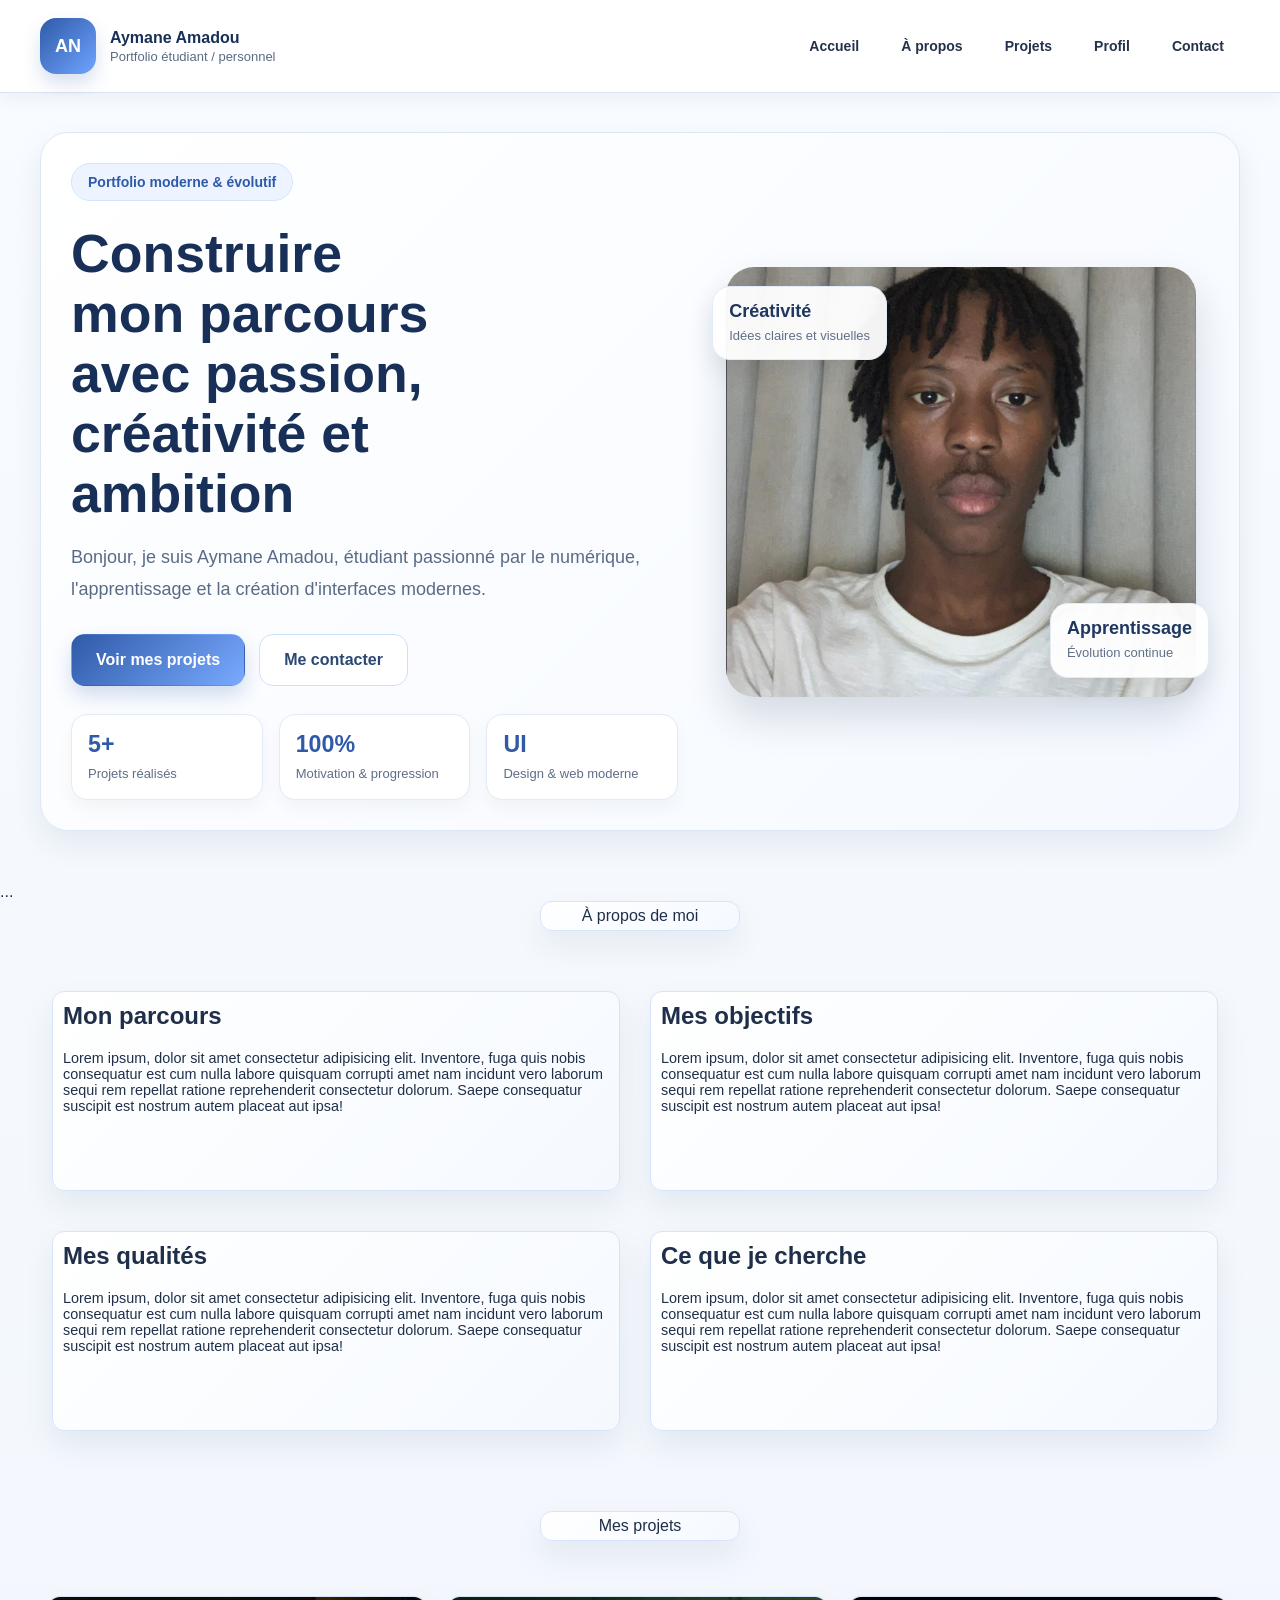
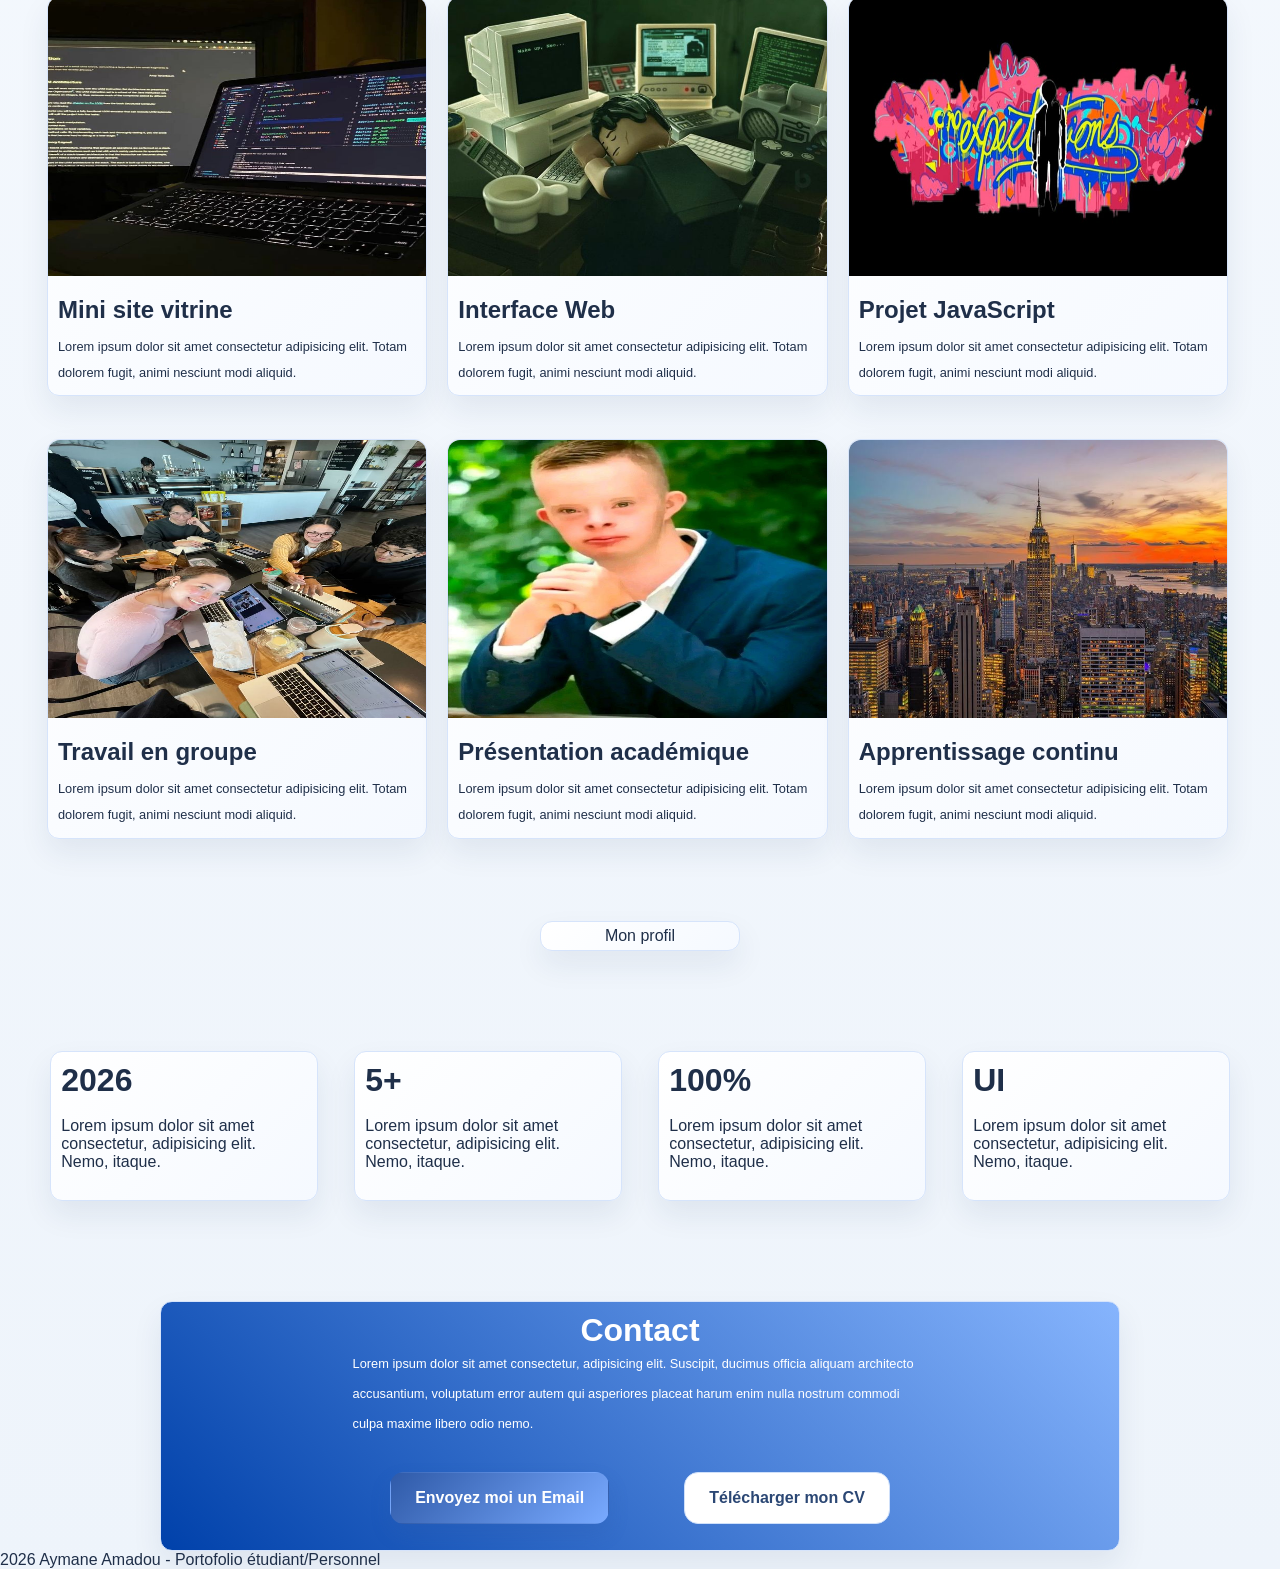
==== index.html @ a3981c36 "rename files" ====
<!doctype html>
<html lang="fr">
  <head>
    <meta charset="UTF-8" />
    <meta name="viewport" content="width=device-width, initial-scale=1.0" />
    <title>Portfolio — Partie 1</title>
    <link rel="stylesheet" href="style.css" />
  </head>
  <body>
    <header class="header">
      <div class="container header-inner">
        <!-- Logo + nom -->
        <a href="#accueil" class="brand">
          <div class="logo">AN</div>
          <div class="brand-text">
            <strong>Aymane Amadou</strong>
            <span>Portfolio étudiant / personnel</span>
          </div>
        </a>

        <!-- Checkbox cachée (pour le menu burger sans JS) -->
        <input type="checkbox" id="menuToggle" class="menu-checkbox" />

        <!-- Le label est le bouton burger visuel -->
        <label for="menuToggle" class="menu-toggle" aria-label="Ouvrir le menu">
          <span></span>
        </label>

        <!-- Menu de navigation -->
        <nav class="nav">
          <a href="#accueil">Accueil</a>
          <a href="#apropos">À propos</a>
          <a href="#projets">Projets</a>
          <a href="#profil">Profil</a>
          <a href="#contact">Contact</a>
        </nav>
      </div>
    </header>
    <main>
      <section class="hero" id="accueil">
        <div class="container">
          <div class="hero-box">
            <div class="hero-content">
              <div class="hero-badge">Portfolio moderne & évolutif</div>

              <h1>
                Construire mon parcours avec passion, créativité et ambition
              </h1>

              <p>
                Bonjour, je suis Aymane Amadou, étudiant passionné par le
                numérique, l'apprentissage et la création d'interfaces modernes.
              </p>

              <div class="hero-actions">
                <a href="#projets" class="btn btn-primary">Voir mes projets</a>
                <a href="#contact" class="btn btn-secondary">Me contacter</a>
              </div>

              <div class="hero-stats">
                <div class="hero-stat">
                  <strong>5+</strong>
                  <span>Projets réalisés</span>
                </div>
                <div class="hero-stat">
                  <strong>100%</strong>
                  <span>Motivation & progression</span>
                </div>
                <div class="hero-stat">
                  <strong>UI</strong>
                  <span>Design & web moderne</span>
                </div>
              </div>
            </div>

            <div class="hero-visual">
              <div class="floating-card top">
                <strong>Créativité</strong>
                <span>Idées claires et visuelles</span>
              </div>

              <div class="hero-image-wrap">
                <img class="hero-image" src="photo moi.png" alt="Étudiante" />
              </div>

              <div class="floating-card bottom">
                <strong>Apprentissage</strong>
                <span>Évolution continue</span>
              </div>
            </div>
          </div>
        </div>
      </section>
    </main>
    <input type="checkbox" id="menuToggle" class="menu-checkbox" />
    <label for="menuToggle" class="menu-toggle">
      <span></span>
    </label>
    <nav class="nav">...</nav>
    <!-- Interligne 1 -->
    <div class="inter">À propos de moi</div>
    <!-- Ligne 2 -->
    <div class="ligne2">
      <div class="rect4">
        <h1>Mon parcours</h1>
        <p>
          Lorem ipsum, dolor sit amet consectetur adipisicing elit. Inventore,
          fuga quis nobis consequatur est cum nulla labore quisquam corrupti
          amet nam incidunt vero laborum sequi rem repellat ratione
          reprehenderit consectetur dolorum. Saepe consequatur suscipit est
          nostrum autem placeat aut ipsa!
        </p>
      </div>
      <div class="rect4">
        <h1>Mes objectifs</h1>
        <p>
          Lorem ipsum, dolor sit amet consectetur adipisicing elit. Inventore,
          fuga quis nobis consequatur est cum nulla labore quisquam corrupti
          amet nam incidunt vero laborum sequi rem repellat ratione
          reprehenderit consectetur dolorum. Saepe consequatur suscipit est
          nostrum autem placeat aut ipsa!
        </p>
      </div>
      <div class="rect4">
        <h1>Mes qualités</h1>
        <p>
          Lorem ipsum, dolor sit amet consectetur adipisicing elit. Inventore,
          fuga quis nobis consequatur est cum nulla labore quisquam corrupti
          amet nam incidunt vero laborum sequi rem repellat ratione
          reprehenderit consectetur dolorum. Saepe consequatur suscipit est
          nostrum autem placeat aut ipsa!
        </p>
      </div>
      <div class="rect4">
        <h1>Ce que je cherche</h1>
        <p>
          Lorem ipsum, dolor sit amet consectetur adipisicing elit. Inventore,
          fuga quis nobis consequatur est cum nulla labore quisquam corrupti
          amet nam incidunt vero laborum sequi rem repellat ratione
          reprehenderit consectetur dolorum. Saepe consequatur suscipit est
          nostrum autem placeat aut ipsa!
        </p>
      </div>
    </div>
    <!-- Interligne 2 -->
    <div class="inter">Mes projets</div>
    <!-- Ligne 3 -->
    <div class="ligne3">
      <div class="rect6">
        <div class="img6">
          <img src="téléchargé (2).jpg" alt="" />
        </div>
        <div class="txt6">
          <h1>Mini site vitrine</h1>
          <p>
            Lorem ipsum dolor sit amet consectetur adipisicing elit. Totam
            dolorem fugit, animi nesciunt modi aliquid.
          </p>
        </div>
      </div>
      <div class="rect6">
        <div class="img6">
          <img src="Lego The Matrix.jpg" alt="" />
        </div>
        <div class="txt6">
          <h1>Interface Web</h1>
          <p>
            Lorem ipsum dolor sit amet consectetur adipisicing elit. Totam
            dolorem fugit, animi nesciunt modi aliquid.
          </p>
        </div>
      </div>
      <div class="rect6">
        <div class="img6">
          <img src="spiderman wallpaper.jpg" alt="" />
        </div>
        <div class="txt6">
          <h1>Projet JavaScript</h1>
          <p>
            Lorem ipsum dolor sit amet consectetur adipisicing elit. Totam
            dolorem fugit, animi nesciunt modi aliquid.
          </p>
        </div>
      </div>
      <div class="rect6">
        <div class="img6">
          <img src="study session or yap session__.jpg" alt="" />
        </div>
        <div class="txt6">
          <h1>Travail en groupe</h1>
          <p>
            Lorem ipsum dolor sit amet consectetur adipisicing elit. Totam
            dolorem fugit, animi nesciunt modi aliquid.
          </p>
        </div>
      </div>
      <div class="rect6">
        <div class="img6">
          <img src="Up syndrome.jpg" alt="" />
        </div>
        <div class="txt6">
          <h1>Présentation académique</h1>
          <p>
            Lorem ipsum dolor sit amet consectetur adipisicing elit. Totam
            dolorem fugit, animi nesciunt modi aliquid.
          </p>
        </div>
      </div>
      <div class="rect6">
        <div class="img6">
          <img src="random city.jpg" alt="" />
        </div>
        <div class="txt6">
          <h1>Apprentissage continu</h1>
          <p>
            Lorem ipsum dolor sit amet consectetur adipisicing elit. Totam
            dolorem fugit, animi nesciunt modi aliquid.
          </p>
        </div>
      </div>
    </div>
    <!-- Interligne 3 -->
    <div class="inter">Mon profil</div>
    <!-- Ligne 4 -->
    <div class="ligne4">
      <div class="rectl4">
        <h1>2026</h1>
        <br />
        <p>
          Lorem ipsum dolor sit amet consectetur, adipisicing elit. Nemo,
          itaque.
        </p>
      </div>
      <div class="rectl4">
        <h1>5+</h1>
        <br />
        <p>
          Lorem ipsum dolor sit amet consectetur, adipisicing elit. Nemo,
          itaque.
        </p>
      </div>
      <div class="rectl4">
        <h1>100%</h1>
        <br />
        <p>
          Lorem ipsum dolor sit amet consectetur, adipisicing elit. Nemo,
          itaque.
        </p>
      </div>
      <div class="rectl4">
        <h1>UI</h1>
        <br />
        <p>
          Lorem ipsum dolor sit amet consectetur, adipisicing elit. Nemo,
          itaque.
        </p>
      </div>
    </div>
    <!-- Contact -->
    <div class="contact">
      <div class="txtc">
        <h1>Contact</h1>
        <p>
          Lorem ipsum dolor sit amet consectetur, adipisicing elit. Suscipit,
          ducimus officia aliquam architecto accusantium, voluptatum error autem
          qui asperiores placeat harum enim nulla nostrum commodi culpa maxime
          libero odio nemo.
        </p>
      </div>
      <div class="btc">
        <a href="#mail" class="btn btn-primary"> Envoyez moi un Email</a>
        <a href="#cv" class="btn btn-secondary">Télécharger mon CV</a>
      </div>
    </div>
    <!-- Pied -->
     <div class="footer"></div>
     <div class="mentions">2026 Aymane Amadou - Portofolio étudiant/Personnel</div>
  </body>
</html>
---- style.css ----
* {
  margin: 0;
  padding: 0;
  box-sizing: border-box;
}
html {
  scroll-behavior: smooth;
}
body {
  font-family: Arial, sans-serif;
  background: linear-gradient(180deg, #f8fbff 0%, #eef4fb 100%);
  color: #1f2f49;
  padding-top: 92px;
  overflow-x: hidden;
}
img {
  max-width: 100%;
  display: block;
}
a,
button,
input,
textarea,
select {
  font: inherit;
}

.container {
  width: min(100% - 32px, 1200px);
  margin: 0 auto;
}
.header {
  position: fixed;
  top: 0;
  left: 0;
  width: 100%;
  background: rgba(255, 255, 255, 0.92);
  backdrop-filter: blur(12px);
  border-bottom: 1px solid #d9e3f2;
  z-index: 1000;
  box-shadow: 0 6px 18px rgba(0, 0, 0, 0.05);
}
.header-inner {
  min-height: 92px;
  display: flex;
  align-items: center;
  justify-content: space-between;
  gap: 20px;
}
.brand {
  display: flex;
  align-items: center;
  gap: 14px;
  text-decoration: none;
  color: #1f2f49;
  min-width: 0;
}

.logo {
  width: 56px;
  height: 56px;
  flex: 0 0 56px;
  border-radius: 16px;
  background: linear-gradient(135deg, #2f5aa8, #6fa4ff);
  color: #ffffff;
  display: flex;
  align-items: center;
  justify-content: center;
  font-weight: 700;
  font-size: 18px;
  box-shadow: 0 10px 18px rgba(47, 90, 168, 0.18);
}
.brand-text {
  display: flex;
  flex-direction: column;
  gap: 2px;
  min-width: 0;
}

.brand-text strong {
  font-size: 16px;
  color: #183057;
  white-space: nowrap;
  overflow: hidden;
  text-overflow: ellipsis;
}

.brand-text span {
  font-size: 13px;
  color: #5a6b85;
  white-space: nowrap;
  overflow: hidden;
  text-overflow: ellipsis;
}
.nav {
  display: flex;
  align-items: center;
  gap: 10px;
  flex-wrap: wrap;
}

.nav a {
  text-decoration: none;
  color: #24324a;
  padding: 10px 16px;
  font-size: 14px;
  font-weight: 600;
  border-radius: 999px;
  transition: 0.3s ease;
}

.nav a:hover,
.nav a:focus-visible {
  background: #e8f1ff;
  color: #2f5aa8;
  outline: none;
}
.menu-checkbox {
  display: none;
}

.menu-toggle {
  display: none;
  width: 48px;
  height: 48px;
  border: 1px solid #d9e3f2;
  border-radius: 14px;
  background: #ffffff;
  align-items: center;
  justify-content: center;
  cursor: pointer;
}

.menu-toggle span,
.menu-toggle::before,
.menu-toggle::after {
  content: "";
  display: block;
  width: 20px;
  height: 2px;
  background: #24324a;
  border-radius: 999px;
  transition: 0.3s ease;
  position: relative;
}

.menu-toggle::before {
  position: absolute;
  transform: translateY(-6px);
}

.menu-toggle::after {
  position: absolute;
  transform: translateY(6px);
}
.menu-checkbox:checked ~ .menu-toggle span {
  opacity: 0;
}

.menu-checkbox:checked ~ .menu-toggle::before {
  transform: rotate(45deg);
}

.menu-checkbox:checked ~ .menu-toggle::after {
  transform: rotate(-45deg);
}
.hero {
  padding: clamp(24px, 4vw, 40px) 0 clamp(34px, 5vw, 52px);
}
.hero-box {
  min-height: 500px;
  border: 1px solid #dde7f5;
  border-radius: 28px;
  background: linear-gradient(135deg, #ffffff 0%, #f5f9ff 100%);
  display: grid;
  grid-template-columns: minmax(0, 1.1fr) minmax(320px, 0.9fr);
  align-items: center;
  gap: clamp(20px, 4vw, 34px);
  padding: clamp(18px, 3vw, 30px);
  box-shadow: 0 14px 30px rgba(24, 48, 87, 0.08);
  overflow: hidden;
}
.hero-badge {
  display: inline-flex;
  align-items: center;
  gap: 8px;
  padding: 10px 16px;
  border-radius: 999px;
  background: #edf4ff;
  border: 1px solid #d6e4fb;
  color: #2f5aa8;
  font-size: 14px;
  font-weight: 700;
  margin-bottom: 22px;
  max-width: 100%;
  text-align: center;
}
.hero-content h1 {
  font-size: clamp(2rem, 5vw, 3.35rem);
  line-height: 1.12;
  margin-bottom: 18px;
  color: #183057;
  max-width: 12ch;
}
.hero-content p {
  font-size: clamp(1rem, 2vw, 1.125rem);
  line-height: 1.8;
  margin-bottom: 28px;
  color: #5a6b85;
  max-width: 620px;
}
.hero-actions {
  display: flex;
  gap: 14px;
  flex-wrap: wrap;
  margin-bottom: 28px;
}

.btn {
  display: inline-flex;
  align-items: center;
  justify-content: center;
  min-height: 52px;
  padding: 14px 24px;
  border-radius: 14px;
  text-decoration: none;
  font-weight: 700;
  transition: 0.3s ease;
  border: 1px solid transparent;
  text-align: center;
}
.btn-primary {
  background: linear-gradient(135deg, #2f5aa8, #79aaff);
  color: #ffffff;
  box-shadow: 0 10px 20px rgba(47, 90, 168, 0.2);
}

.btn-primary:hover,
.btn-primary:focus-visible {
  transform: translateY(-2px);
  box-shadow: 0 14px 24px rgba(47, 90, 168, 0.26);
  outline: none;
}

.btn-secondary {
  border-color: #cfe0fa;
  color: #2b4774;
  background: #ffffff;
}

.btn-secondary:hover,
.btn-secondary:focus-visible {
  background: #f3f8ff;
  outline: none;
}
.hero-stats {
  display: grid;
  grid-template-columns: repeat(3, minmax(0, 1fr));
  gap: 16px;
}

.hero-stat {
  min-width: 0;
  padding: 16px;
  border-radius: 16px;
  background: #ffffff;
  border: 1px solid #e1ebf7;
  box-shadow: 0 8px 18px rgba(0, 0, 0, 0.04);
}

.hero-stat strong {
  display: block;
  font-size: clamp(1.2rem, 2vw, 1.45rem);
  color: #2f5aa8;
  margin-bottom: 6px;
}

.hero-stat span {
  font-size: 13px;
  line-height: 1.5;
  color: #5d6e88;
}
.hero-visual {
  position: relative;
  min-height: 440px;
  display: flex;
  align-items: center;
  justify-content: center;
}

.hero-image-wrap {
  position: relative;
  width: 100%;
  max-width: 470px;
  aspect-ratio: 47 / 43;
  border-radius: 28px;
  overflow: hidden;
  box-shadow: 0 20px 40px rgba(26, 47, 82, 0.16);
}

.hero-image {
  width: 100%;
  height: 100%;
  object-fit: cover;
}
.floating-card {
  position: absolute;
  z-index: 2;
  max-width: 210px;
  background: rgba(255, 255, 255, 0.95);
  border: 1px solid #e2ebf8;
  border-radius: 18px;
  padding: 14px 16px;
  box-shadow: 0 12px 26px rgba(0, 0, 0, 0.08);
}

.floating-card.top {
  top: 24px;
  left: 0;
}

.floating-card.bottom {
  right: 0;
  bottom: 24px;
}

.floating-card strong {
  display: block;
  font-size: 18px;
  color: #1f3761;
  margin-bottom: 4px;
}

.floating-card span {
  font-size: 13px;
  color: #607089;
  line-height: 1.5;
}
@media (max-width: 1024px) {
  .hero-box {
    grid-template-columns: 1fr;
  }

  .hero-content h1 {
    max-width: none;
  }

  .hero-visual {
    min-height: auto;
    padding-top: 10px;
  }

  .hero-image-wrap {
    max-width: 100%;
  }
}
@media (max-width: 860px) {
  body {
    padding-top: 84px;
  }

  .header-inner {
    min-height: 84px;
  }

  .menu-toggle {
    display: inline-flex;
    position: relative;
    z-index: 1002;
  }

  .nav {
    position: fixed;
    top: 84px;
    left: 16px;
    right: 16px;
    display: flex;
    flex-direction: column;
    align-items: stretch;
    gap: 8px;
    padding: 14px;
    background: rgba(255, 255, 255, 0.98);
    border: 1px solid #d9e3f2;
    border-radius: 20px;
    box-shadow: 0 14px 30px rgba(24, 48, 87, 0.08);
    opacity: 0;
    visibility: hidden;
    transform: translateY(-10px);
    transition: 0.3s ease;
  }

  .menu-checkbox:checked ~ .nav {
    opacity: 1;
    visibility: visible;
    transform: translateY(0);
  }

  .nav a {
    width: 100%;
    text-align: center;
    background: #f8fbff;
  }
}
@media (max-width: 680px) {
  .container {
    width: min(100% - 24px, 1200px);
  }

  .brand-text span {
    display: none;
  }

  .hero-box {
    border-radius: 22px;
    padding: 18px;
  }

  .hero-badge {
    width: 100%;
    justify-content: center;
  }

  .hero-actions {
    flex-direction: column;
  }

  .hero-actions .btn {
    width: 100%;
  }

  .hero-stats {
    grid-template-columns: 1fr;
  }

  .hero-visual {
    gap: 14px;
    flex-direction: column;
    align-items: stretch;
  }

  .floating-card {
    position: static;
    max-width: 100%;
  }
}
@media (max-width: 480px) {
  body {
    padding-top: 78px;
  }

  .header-inner {
    min-height: 78px;
    gap: 12px;
  }

  .logo {
    width: 48px;
    height: 48px;
    flex-basis: 48px;
    border-radius: 14px;
  }

  .brand-text strong {
    font-size: 15px;
  }

  .hero-image-wrap {
    border-radius: 22px;
  }
}
.inter{
  min-height: 30px;
  max-width: 200px;
  background: linear-gradient(135deg, #ffffff 0%, #f5f9ff 100%);
  box-shadow: 0 14px 30px rgba(24, 48, 87, 0.08);
  border: 1px solid #d6e4fb;
  border-radius: 12px;
  margin: auto;
  display: flex;
  align-items: center;
  justify-content: center;
}

.ligne2{
  min-height: 500px;
  width: 95%;
  margin: 40px auto;
  display: grid;
  grid-template-columns: repeat(2,1fr);
  padding: 20px 0px 0px 20px;
}

.rect4{
  height: 200px;
  width: 95%;
  border: 1px solid #d6e4fb;
  background: linear-gradient(135deg, #ffffff 0%, #f5f9ff 100%);
  box-shadow: 0 14px 30px rgba(24, 48, 87, 0.08);
  border-radius: 12px;
  display: flex;
  flex-direction: column;
  gap: 20px;
  padding: 10px;
}

.rect4 h1{
  font-size: 1.5rem;
}

.rect4 p{
  font-size: 0.9rem;
}

.ligne3{
  min-height: 900px;
  width: 95%;
  margin: 40px auto;
 display: grid;
 grid-template-columns: repeat(3, 1fr);
 padding: 15px 0px 0px 15px;
}

.rect6{
  height: 400px;
  width: 95%;
  border: 1px solid #d6e4fb;
  background: linear-gradient(135deg, #ffffff 0%, #f5f9ff 100%);
  box-shadow: 0 14px 30px rgba(24, 48, 87, 0.08);
  border-radius: 12px;
  gap: 10px;
}

.img6{
  height: 70%;
}

.txt6{
  height: 30%;
  padding: 10px;
}

.txt6 h1{
  font-size: 1.5rem;
  line-height: 2;
}

.txt6 p{
 font-size: 0.8rem;
 line-height: 2;
}

.img6 img{
  height: 100%;
  min-width: 100%;
  border-radius: 12px 12px 0px 0px;
}

.ligne4{
  height: 350px;
  width: 95%;
  display: flex;
  justify-content: space-around;
  align-items: center;
  margin: auto;
}

.rectl4{
  height: 150px;
  width: 22%;
  border: 1px solid #d6e4fb;
  background: linear-gradient(135deg, #ffffff 0%, #f5f9ff 100%);
  box-shadow: 0 14px 30px rgba(24, 48, 87, 0.08);
  border-radius: 12px;
  padding: 10px;
}

.rectl4 h1{
  justify-self: center;
}

.contact{
  height: 250px;
  width: 75%;
  border: 1px solid #d6e4fb;
  background: linear-gradient(45deg, #0041aa , #0062ff70 );
  box-shadow: 0 14px 30px rgba(24, 48, 87, 0.08);
  border-radius: 12px;
  margin: auto;
  display: flex;
  justify-content: center;
  align-items: center;
  flex-direction: column;
}

.txtc{
  height: 50%;
  width: 60%;
  display: flex;
  flex-direction: column;
  margin: auto;
  color: white;
}

.txtc h1{
  align-self: center;
}

.txtc p{
  font-size: 0.8rem;
  line-height: 30px;
}

.btc{
  height: 35%;
  width: 60%;
  margin: auto;
  display: flex;
  justify-content: space-around;
  align-items: center;
}
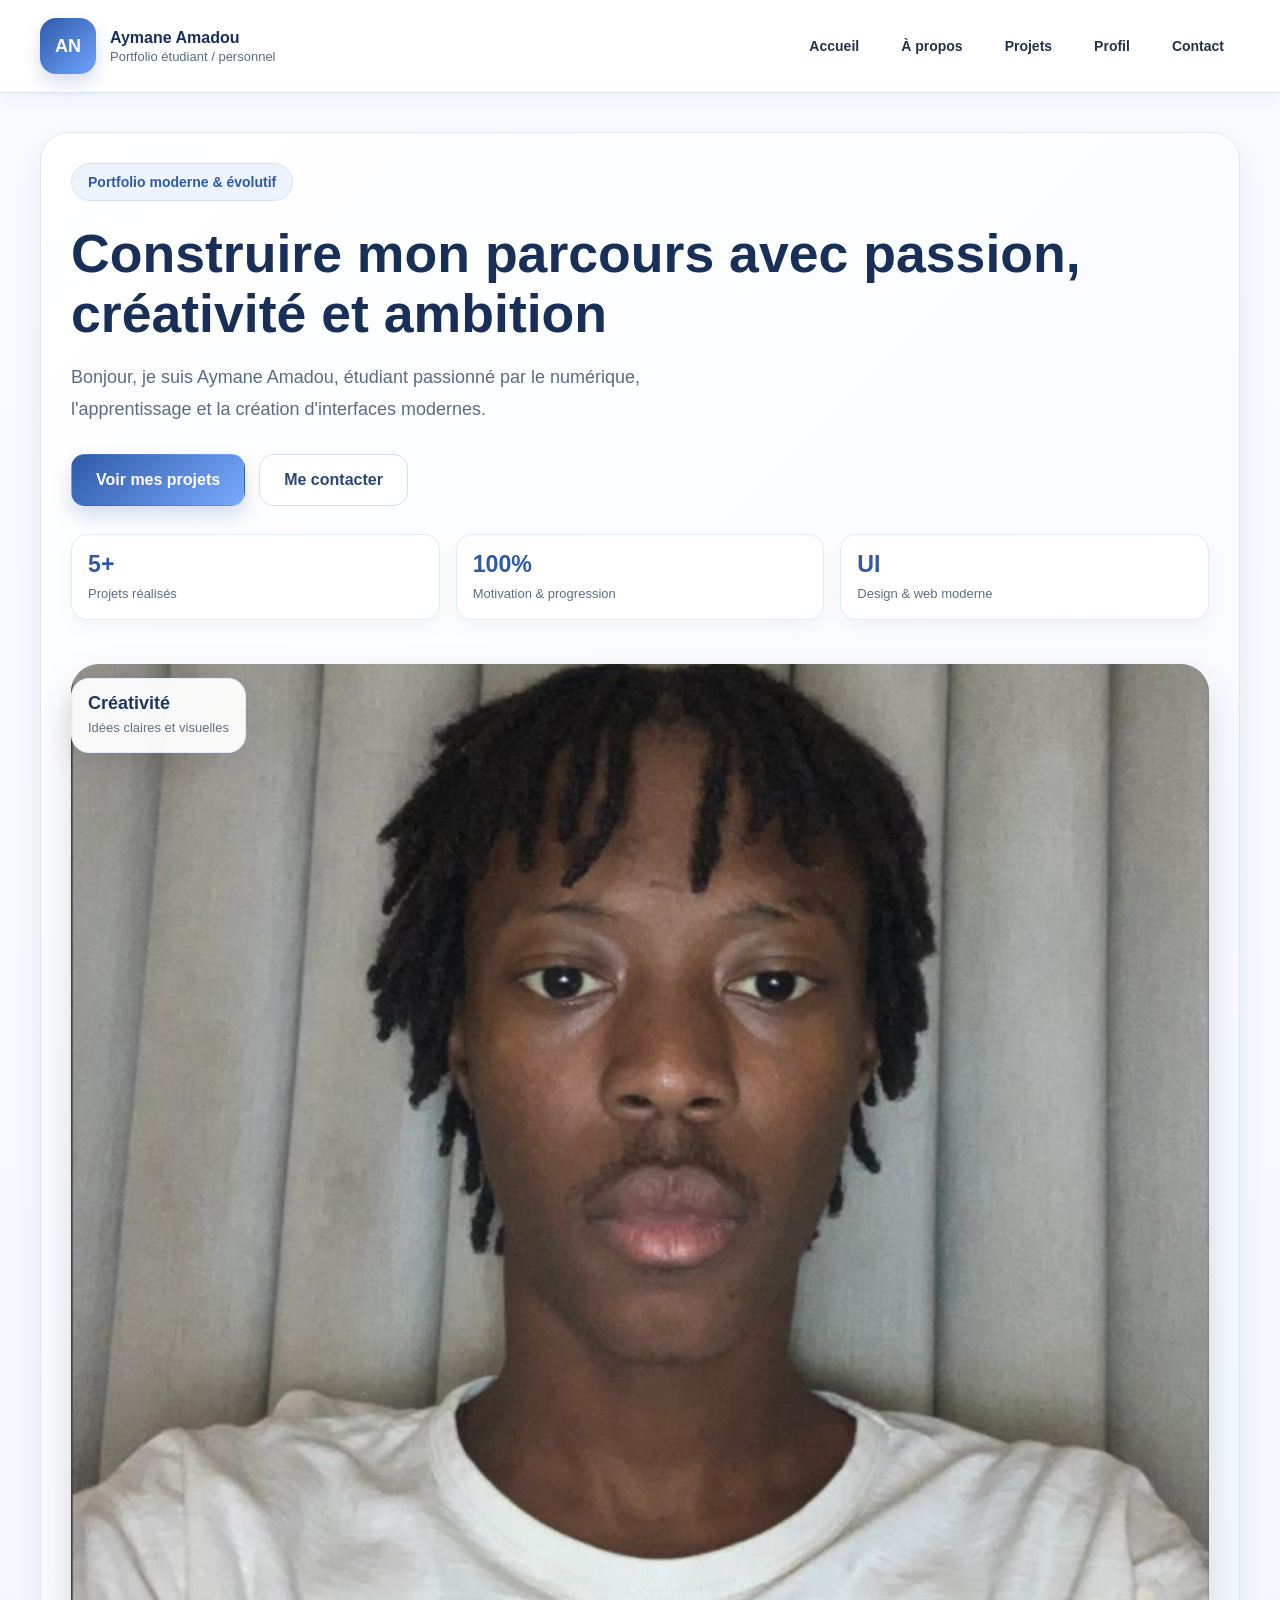
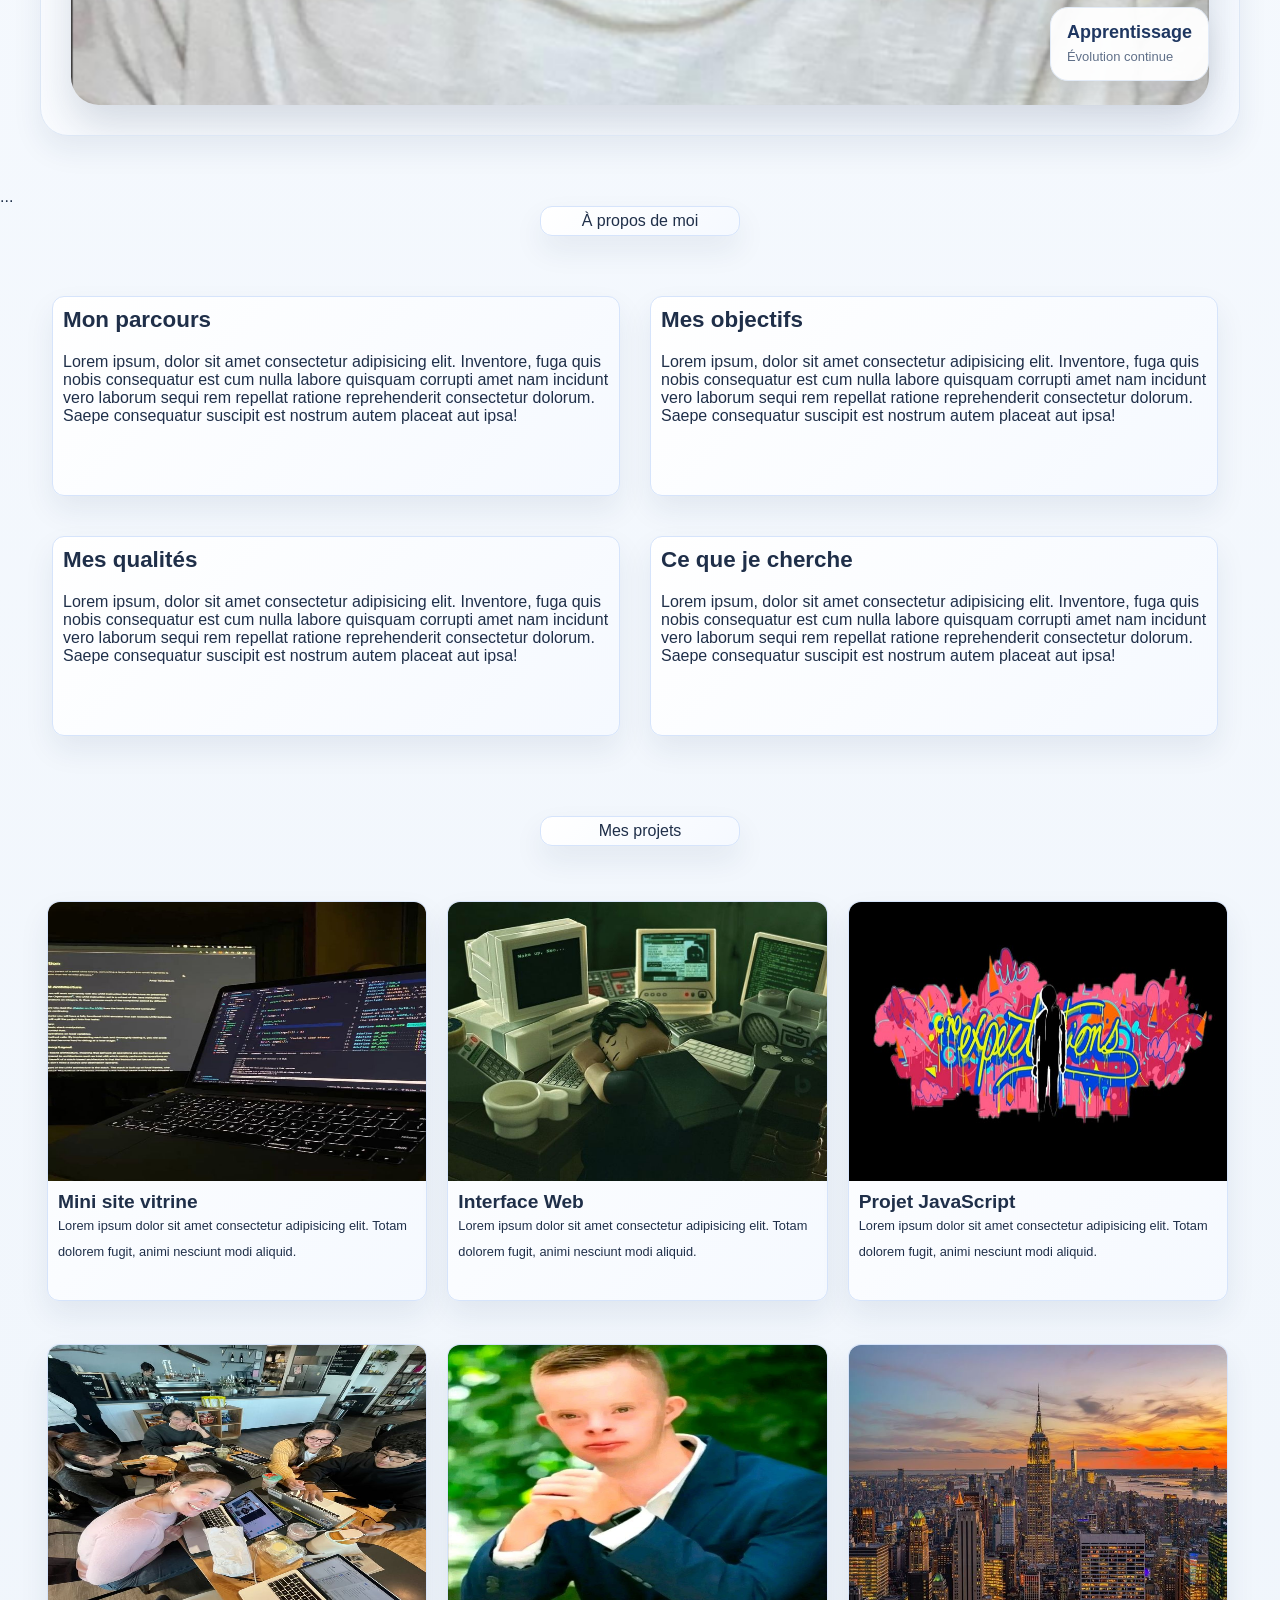
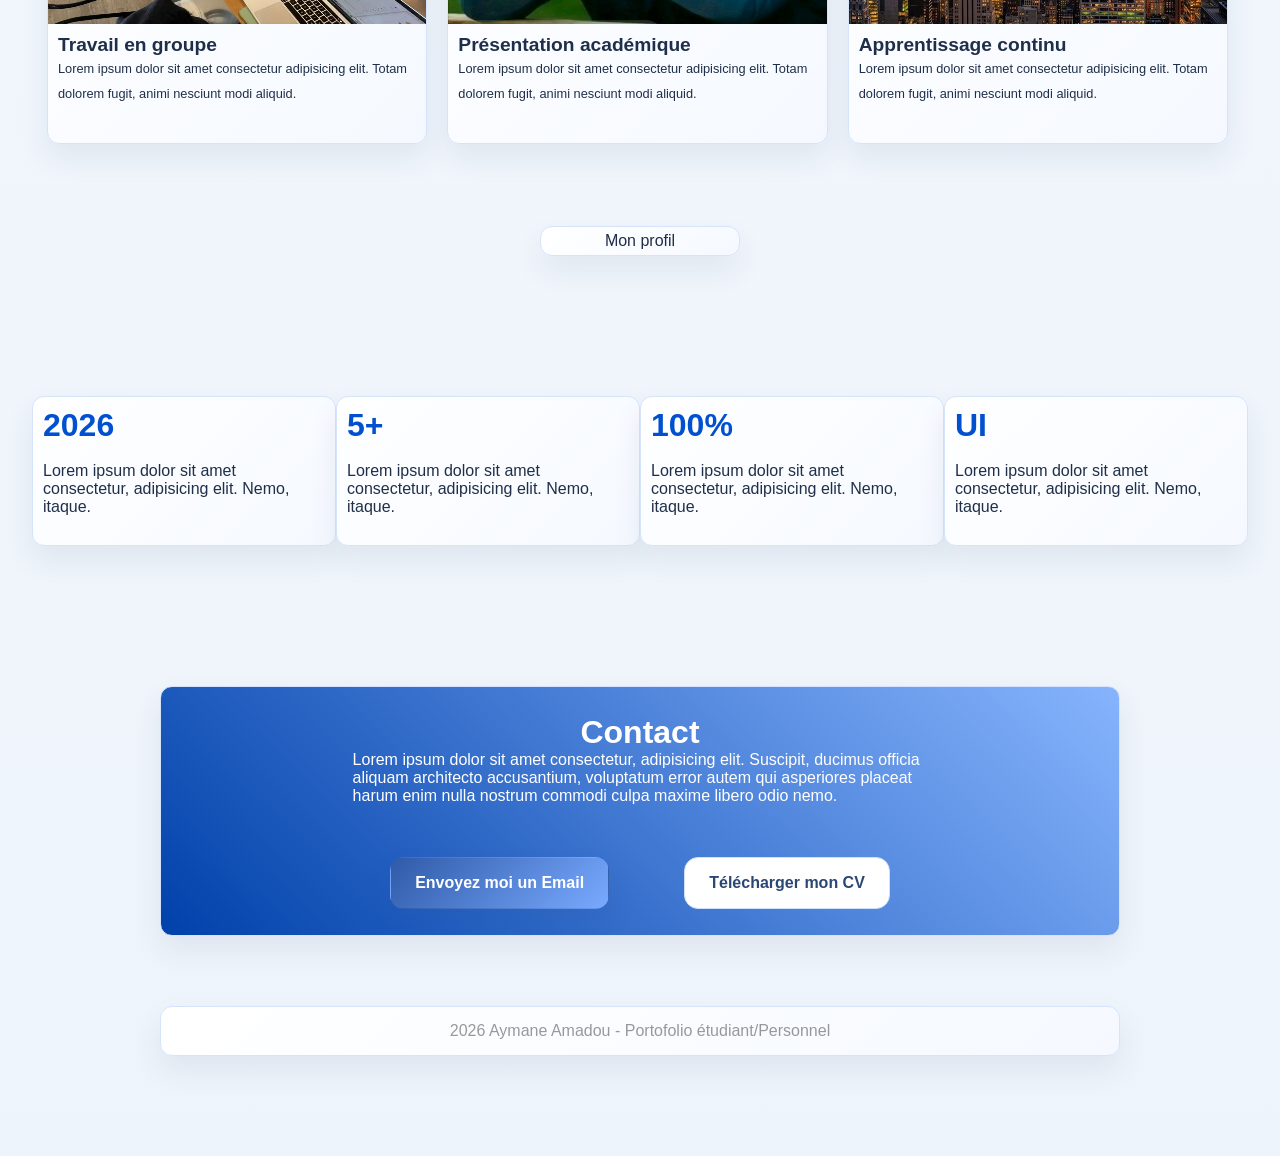
==== commit c0f31b82: "adapt layout" ====
--- a/index.html
+++ b/index.html
@@ -273,7 +273,8 @@
       </div>
     </div>
     <!-- Pied -->
-     <div class="footer"></div>
-     <div class="mentions">2026 Aymane Amadou - Portofolio étudiant/Personnel</div>
+     <div class="footer">
+      <div class="mentions">2026 Aymane Amadou - Portofolio étudiant/Personnel</div>
+     </div>
   </body>
 </html>
--- a/style.css
+++ b/style.css
@@ -12,6 +12,7 @@
   color: #1f2f49;
   padding-top: 92px;
   overflow-x: hidden;
+  padding-bottom: 30px;
 }
 img {
   max-width: 100%;
@@ -336,7 +337,7 @@
   color: #607089;
   line-height: 1.5;
 }
-@media (max-width: 1024px) {
+@media (max-width: 1500px) {
   .hero-box {
     grid-template-columns: 1fr;
   }
@@ -353,6 +354,23 @@
   .hero-image-wrap {
     max-width: 100%;
   }
+
+  .ligne3{
+    grid-template-columns: repeat(3, 1fr);
+  }
+
+  .txt6 h1{
+    font-size: 1.2rem;
+  }
+
+    .rect4 h1{
+    font-size: 1.4rem;
+  }
+
+  .rect4 p{
+    font-size: 1rem;
+  }
+
 }
 @media (max-width: 860px) {
   body {
@@ -400,6 +418,26 @@
     text-align: center;
     background: #f8fbff;
   }
+
+    .rect4 h1{
+    font-size: 1.4rem;
+  }
+
+  .rect4 p{
+    font-size: 0.9rem;
+  }
+
+  .txt6 h1{
+    font-size: 1rem;
+  }
+  .txt6 p{
+    font-size: 0.7rem;
+  }
+  
+  .ligne3{
+    grid-template-columns: repeat(2, 2fr);
+    gap: 10px;
+  }
 }
 @media (max-width: 680px) {
   .container {
@@ -441,6 +479,13 @@
   .floating-card {
     position: static;
     max-width: 100%;
+  }
+  .rect4 h1{
+    font-size: 1.3rem;
+  }
+
+  .rect4 p{
+    font-size: 0.8rem;
   }
 }
 @media (max-width: 480px) {
@@ -467,7 +512,61 @@
   .hero-image-wrap {
     border-radius: 22px;
   }
-}
+  
+  .ligne2{
+    min-height: 400px;
+    width: 95%;
+    display: grid;
+    grid-template-columns: repeat(1, 1fr);
+  }
+
+  .ligne3{
+    grid-template-columns: repeat(1, 1fr);
+  }
+
+  .rect4 h1{
+    font-size: 1.2rem;
+  }
+
+  .rect4 p{
+    font-size: 0.7rem;
+  }
+
+  .rect6 h1{
+    font-size: 1.2rem;
+  }
+
+  .ligne4{
+    flex-direction: column;
+    gap: 20px;
+  }
+
+  .rectl4{
+    width: 80%;
+    display: flex;
+    flex-direction: column;
+    align-items: center;
+  }
+
+  .contact{
+    height: 400px;
+  }
+
+  .txtc h1{
+    font-size: 1rem;
+    margin-bottom: 30px;
+  }
+
+  .txtc p{
+    font-size: 0.8rem;
+    line-height: 20px;
+  }
+
+  .btc{
+    flex-direction: column;
+  }
+}
+
 .inter{
   min-height: 30px;
   max-width: 200px;
@@ -503,20 +602,11 @@
   padding: 10px;
 }
 
-.rect4 h1{
-  font-size: 1.5rem;
-}
-
-.rect4 p{
-  font-size: 0.9rem;
-}
-
 .ligne3{
   min-height: 900px;
   width: 95%;
   margin: 40px auto;
  display: grid;
- grid-template-columns: repeat(3, 1fr);
  padding: 15px 0px 0px 15px;
 }
 
@@ -539,10 +629,6 @@
   padding: 10px;
 }
 
-.txt6 h1{
-  font-size: 1.5rem;
-  line-height: 2;
-}
 
 .txt6 p{
  font-size: 0.8rem;
@@ -556,17 +642,16 @@
 }
 
 .ligne4{
-  height: 350px;
+  min-height: 350px;
   width: 95%;
   display: flex;
   justify-content: space-around;
   align-items: center;
-  margin: auto;
+  margin:  40px auto;
 }
 
 .rectl4{
   height: 150px;
-  width: 22%;
   border: 1px solid #d6e4fb;
   background: linear-gradient(135deg, #ffffff 0%, #f5f9ff 100%);
   box-shadow: 0 14px 30px rgba(24, 48, 87, 0.08);
@@ -576,10 +661,11 @@
 
 .rectl4 h1{
   justify-self: center;
+  color: #0050d0;
 }
 
 .contact{
-  height: 250px;
+  min-height: 250px;
   width: 75%;
   border: 1px solid #d6e4fb;
   background: linear-gradient(45deg, #0041aa , #0062ff70 );
@@ -605,11 +691,6 @@
   align-self: center;
 }
 
-.txtc p{
-  font-size: 0.8rem;
-  line-height: 30px;
-}
-
 .btc{
   height: 35%;
   width: 60%;
@@ -617,4 +698,18 @@
   display: flex;
   justify-content: space-around;
   align-items: center;
+}
+
+.footer{
+  height: 50px;
+  width: 75%;
+  border: 1px solid #d6e4fb;
+  background: linear-gradient(135deg, #ffffff 0%, #f5f9ff 100%);
+  box-shadow: 0 14px 30px rgba(24, 48, 87, 0.08);
+  border-radius: 12px;
+  margin: 70px auto;
+  display: flex;
+  justify-content: center;
+  align-items: center;
+  color: rgba(0, 0, 0, 0.395);
 }
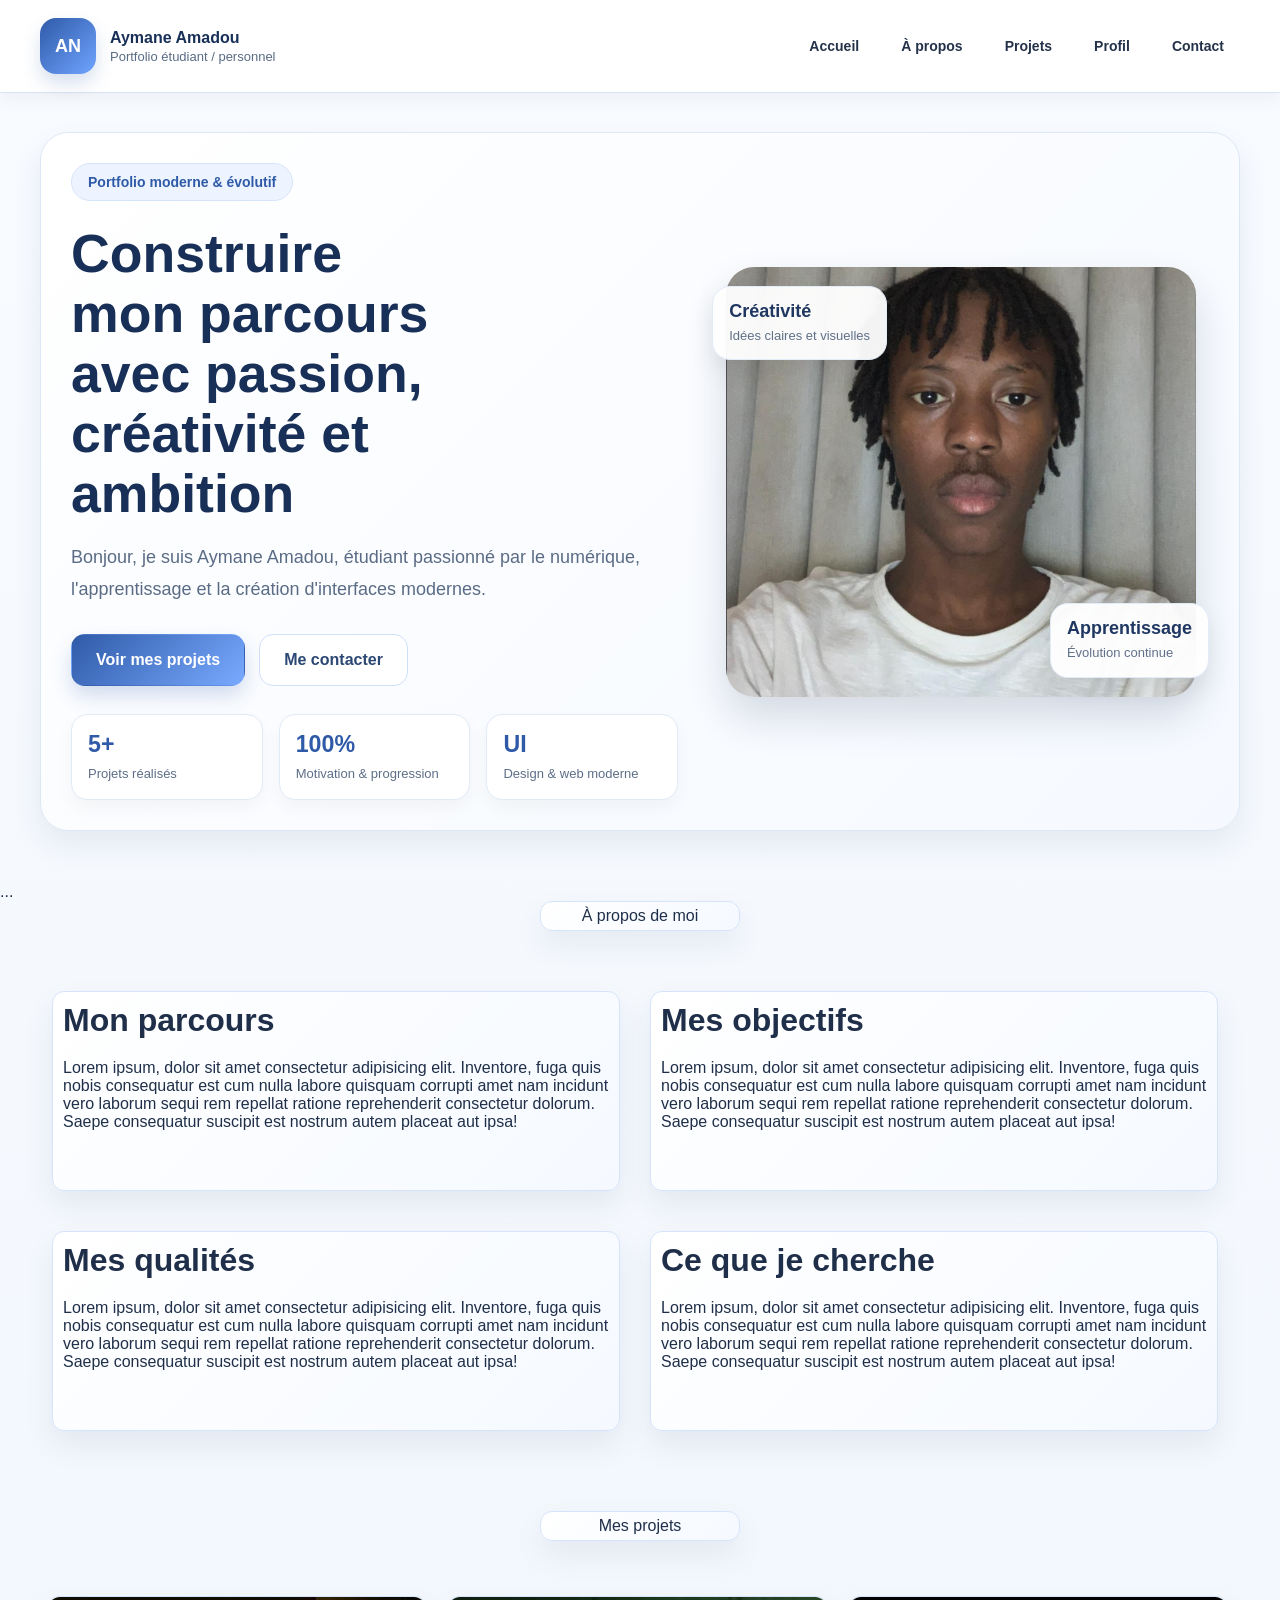
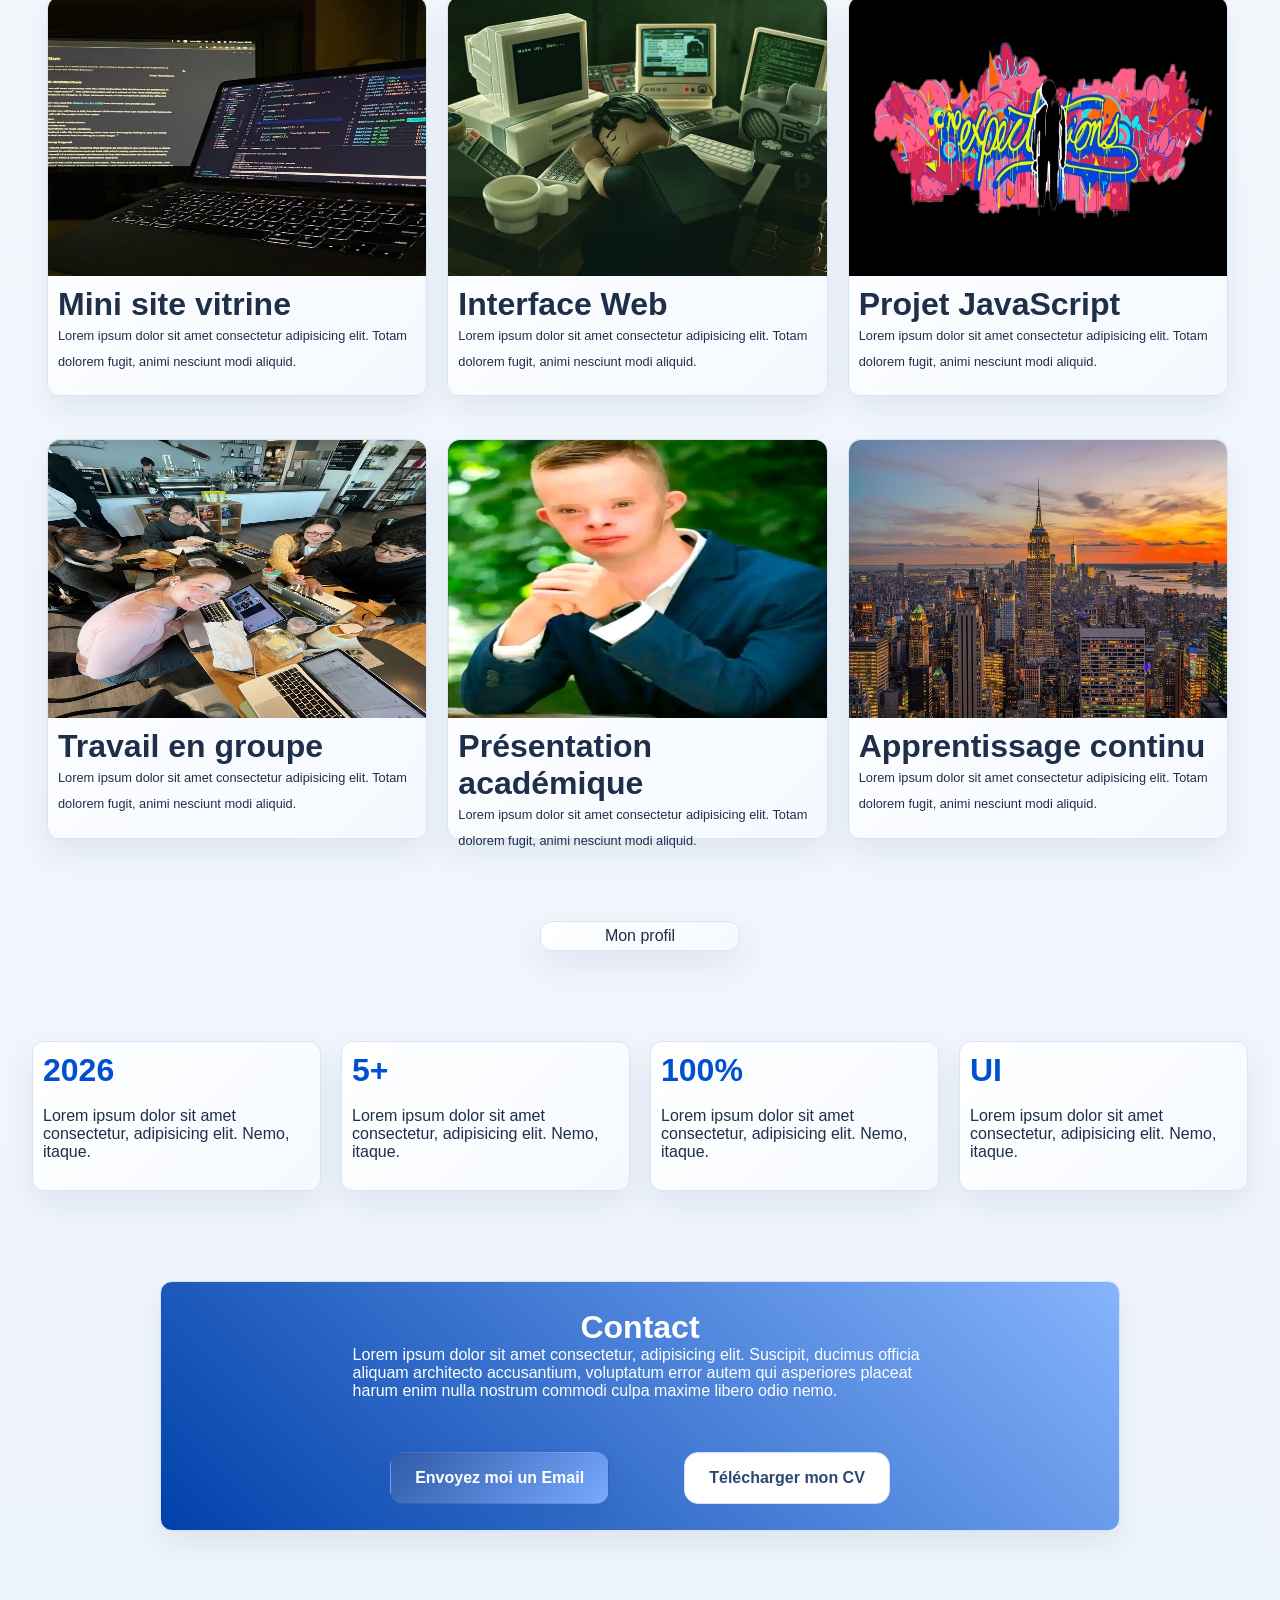
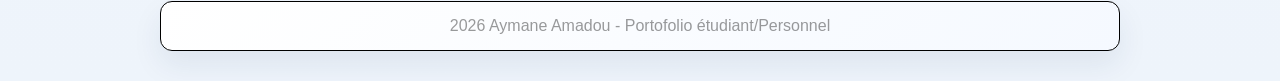
==== commit 588fa3fd: "Adapted layout" ====
--- a/index.html
+++ b/index.html
@@ -274,7 +274,7 @@
     </div>
     <!-- Pied -->
      <div class="footer">
-      <div class="mentions">2026 Aymane Amadou - Portofolio étudiant/Personnel</div>
+     <p>2026 Aymane Amadou - Portofolio étudiant/Personnel</p>
      </div>
   </body>
 </html>
--- a/style.css
+++ b/style.css
@@ -337,7 +337,7 @@
   color: #607089;
   line-height: 1.5;
 }
-@media (max-width: 1500px) {
+@media (max-width: 1024px) {
   .hero-box {
     grid-template-columns: 1fr;
   }
@@ -355,22 +355,29 @@
     max-width: 100%;
   }
 
-  .ligne3{
+  .ligne3 {
     grid-template-columns: repeat(3, 1fr);
   }
 
-  .txt6 h1{
+  .txt6 h1 {
     font-size: 1.2rem;
   }
 
-    .rect4 h1{
+  .rect4 h1 {
     font-size: 1.4rem;
   }
 
-  .rect4 p{
+  .rect4 p {
     font-size: 1rem;
   }
 
+  .ligne4 {
+    gap: 20px;
+  }
+
+  .rectl4 {
+    width: 22%;
+  }
 }
 @media (max-width: 860px) {
   body {
@@ -419,24 +426,36 @@
     background: #f8fbff;
   }
 
-    .rect4 h1{
+  .rect4 h1 {
     font-size: 1.4rem;
   }
 
-  .rect4 p{
+  .rect4 p {
     font-size: 0.9rem;
   }
 
-  .txt6 h1{
+  .txt6 h1 {
     font-size: 1rem;
   }
-  .txt6 p{
+  .txt6 p {
     font-size: 0.7rem;
   }
-  
-  .ligne3{
+
+  .ligne3 {
     grid-template-columns: repeat(2, 2fr);
     gap: 10px;
+  }
+
+  .txtc h1{
+    margin-bottom: 10px;
+  }
+
+  .btc {
+    gap: 20px;
+  }
+
+  .rectl4 p{
+    font-size: 0.9rem;
   }
 }
 @media (max-width: 680px) {
@@ -480,12 +499,24 @@
     position: static;
     max-width: 100%;
   }
-  .rect4 h1{
+  .rect4 h1 {
     font-size: 1.3rem;
   }
 
-  .rect4 p{
+  .rect4 p {
     font-size: 0.8rem;
+  }
+
+  .rectl4 h1{
+    font-size: 1.6rem;
+  }
+
+  .rectl4 p{
+    font-size: 0.85rem;
+  }
+
+  .contact{
+    height: 300px;
   }
 }
 @media (max-width: 480px) {
@@ -512,62 +543,76 @@
   .hero-image-wrap {
     border-radius: 22px;
   }
-  
-  .ligne2{
+
+  .ligne2 {
     min-height: 400px;
     width: 95%;
     display: grid;
     grid-template-columns: repeat(1, 1fr);
   }
 
-  .ligne3{
+  .ligne3 {
     grid-template-columns: repeat(1, 1fr);
   }
 
-  .rect4 h1{
+  .rect4 h1 {
     font-size: 1.2rem;
   }
 
-  .rect4 p{
-    font-size: 0.7rem;
-  }
-
-  .rect6 h1{
+  .rect4 p {
+    font-size: 0.6rem;
+  }
+
+  .rect6 h1 {
     font-size: 1.2rem;
   }
 
-  .ligne4{
+  .ligne4 {
     flex-direction: column;
     gap: 20px;
   }
 
-  .rectl4{
+  .rectl4 {
     width: 80%;
     display: flex;
     flex-direction: column;
     align-items: center;
   }
 
-  .contact{
+  .contact {
     height: 400px;
   }
 
-  .txtc h1{
-    font-size: 1rem;
+  .txtc h1 {
+    font-size: 1.4rem;
     margin-bottom: 30px;
   }
 
-  .txtc p{
+  .txtc p {
     font-size: 0.8rem;
     line-height: 20px;
   }
 
-  .btc{
+  .btc {
     flex-direction: column;
   }
-}
-
-.inter{
+
+  .footer p{
+    font-size: 0.7rem;
+  }
+}
+
+@media (min-width: 1025px) {
+  .ligne3 {
+    grid-template-columns: repeat(3, 1fr);
+  }
+
+  .ligne4{
+    gap: 20px;
+  }
+}
+
+.inter {
   min-height: 30px;
   max-width: 200px;
   background: linear-gradient(135deg, #ffffff 0%, #f5f9ff 100%);
@@ -580,16 +625,16 @@
   justify-content: center;
 }
 
-.ligne2{
+.ligne2 {
   min-height: 500px;
   width: 95%;
   margin: 40px auto;
   display: grid;
-  grid-template-columns: repeat(2,1fr);
+  grid-template-columns: repeat(2, 1fr);
   padding: 20px 0px 0px 20px;
 }
 
-.rect4{
+.rect4 {
   height: 200px;
   width: 95%;
   border: 1px solid #d6e4fb;
@@ -602,15 +647,15 @@
   padding: 10px;
 }
 
-.ligne3{
+.ligne3 {
   min-height: 900px;
   width: 95%;
   margin: 40px auto;
- display: grid;
- padding: 15px 0px 0px 15px;
-}
-
-.rect6{
+  display: grid;
+  padding: 15px 0px 0px 15px;
+}
+
+.rect6 {
   height: 400px;
   width: 95%;
   border: 1px solid #d6e4fb;
@@ -620,37 +665,36 @@
   gap: 10px;
 }
 
-.img6{
+.img6 {
   height: 70%;
 }
 
-.txt6{
+.txt6 {
   height: 30%;
   padding: 10px;
 }
 
-
-.txt6 p{
- font-size: 0.8rem;
- line-height: 2;
-}
-
-.img6 img{
+.txt6 p {
+  font-size: 0.8rem;
+  line-height: 2;
+}
+
+.img6 img {
   height: 100%;
   min-width: 100%;
   border-radius: 12px 12px 0px 0px;
 }
 
-.ligne4{
-  min-height: 350px;
+.ligne4 {
+  min-height: 250px;
   width: 95%;
   display: flex;
   justify-content: space-around;
   align-items: center;
-  margin:  40px auto;
-}
-
-.rectl4{
+  margin: 40px auto;
+}
+
+.rectl4 {
   height: 150px;
   border: 1px solid #d6e4fb;
   background: linear-gradient(135deg, #ffffff 0%, #f5f9ff 100%);
@@ -659,16 +703,16 @@
   padding: 10px;
 }
 
-.rectl4 h1{
+.rectl4 h1 {
   justify-self: center;
   color: #0050d0;
 }
 
-.contact{
+.contact {
   min-height: 250px;
   width: 75%;
   border: 1px solid #d6e4fb;
-  background: linear-gradient(45deg, #0041aa , #0062ff70 );
+  background: linear-gradient(45deg, #0041aa, #0062ff70);
   box-shadow: 0 14px 30px rgba(24, 48, 87, 0.08);
   border-radius: 12px;
   margin: auto;
@@ -678,7 +722,7 @@
   flex-direction: column;
 }
 
-.txtc{
+.txtc {
   height: 50%;
   width: 60%;
   display: flex;
@@ -687,11 +731,11 @@
   color: white;
 }
 
-.txtc h1{
+.txtc h1 {
   align-self: center;
 }
 
-.btc{
+.btc {
   height: 35%;
   width: 60%;
   margin: auto;
@@ -700,14 +744,14 @@
   align-items: center;
 }
 
-.footer{
+.footer {
   height: 50px;
   width: 75%;
-  border: 1px solid #d6e4fb;
+  border: 1px solid #000000;
   background: linear-gradient(135deg, #ffffff 0%, #f5f9ff 100%);
   box-shadow: 0 14px 30px rgba(24, 48, 87, 0.08);
   border-radius: 12px;
-  margin: 70px auto;
+  margin: 70px auto 0px auto;
   display: flex;
   justify-content: center;
   align-items: center;
